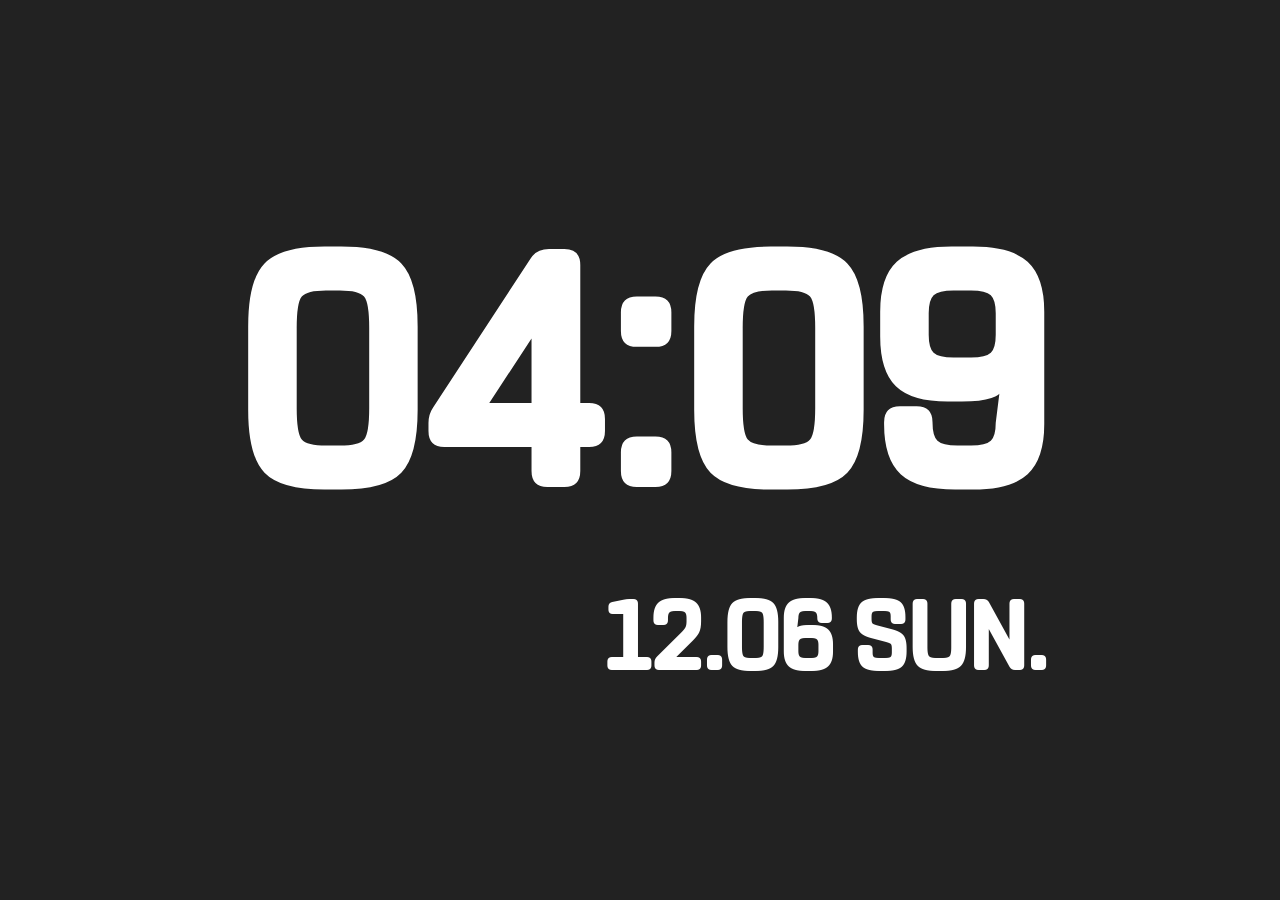
==== index.html @ cc588aad "Update index.html" ====
<!DOCTYPE html>
<html lang="en">
<head>
  <meta charset="UTF-8">
  <meta name="viewport" content="width=device-width, initial-scale=1.0">
  <title>GXP</title>
  <style>
    @font-face {
      font-family: 'RohnRounded';
      src: url('RohnRounded-Medium.ttf') format('truetype');
    }

    body {
      display: flex;
      flex-direction: column;
      justify-content: center;
      align-items: center;
      height: 100vh;
      margin: 0;
      font-family: 'RohnRounded'; /* Use the custom font */
      background-color: #222222;
      color: #ffffff;
    }

    #time-block {
      text-align: right; /* Align text to the right */
    }

    #time {
      font-size: 20rem;
      font-weight: bold;
      margin: 0;
    }

    #subtitle {
      font-size: 6rem; /* Increase font size */
      font-weight: bold;
    }
  </style>
</head>
<body>
  <div id="time-block">
    <div id="time"></div>
    <div id="subtitle" id="date-day"></div>
  </div>

  <script>
    function updateTime() {
      const now = new Date();

      // Time
      const hours = String(now.getHours()).padStart(2, '0');
      const minutes = String(now.getMinutes()).padStart(2, '0');
      document.getElementById('time').textContent = `${hours}:${minutes}`;

      // Date (without year)
      const month = String(now.getMonth() + 1).padStart(2, '0'); // Months are 0-based
      const date = String(now.getDate()).padStart(2, '0');
      const day = ['SUN.', 'MON.', 'TUE.', 'WED.', 'THU.', 'FRI.', 'SAT.'][now.getDay()];
      
      document.getElementById('subtitle').textContent = `${month}.${date} ${day}`; // Display month and day only
    }

    // Update the time and subtitle every second
    setInterval(updateTime, 1000);

    // Initialize immediately
    updateTime();
  </script>
</body>
</html>
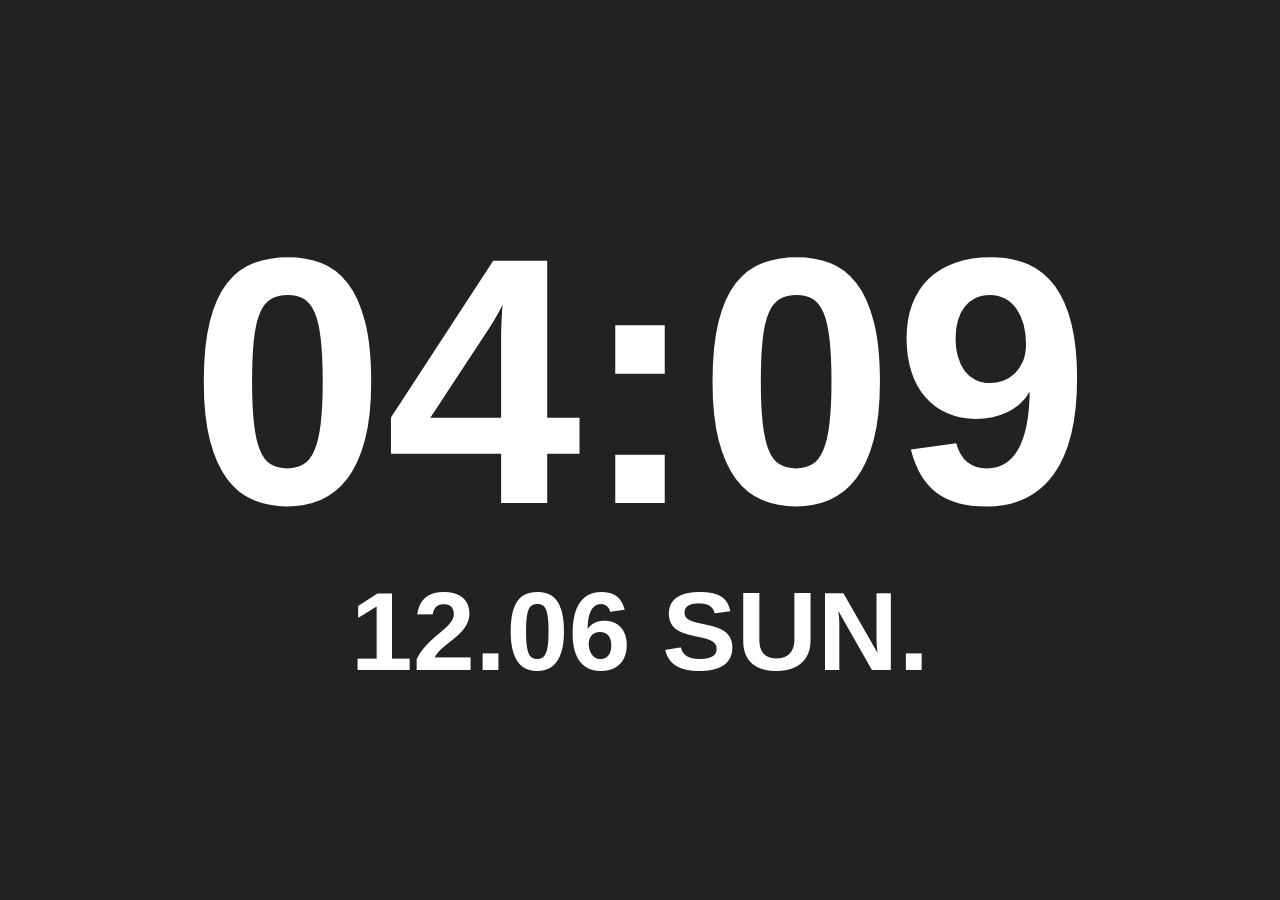
==== commit 2d2ae80c: "Update index.html" ====
--- a/index.html
+++ b/index.html
@@ -5,11 +5,6 @@
   <meta name="viewport" content="width=device-width, initial-scale=1.0">
   <title>GXP</title>
   <style>
-    @font-face {
-      font-family: 'RohnRounded';
-      src: url('RohnRounded-Medium.ttf') format('truetype');
-    }
-
     body {
       display: flex;
       flex-direction: column;
@@ -17,31 +12,56 @@
       align-items: center;
       height: 100vh;
       margin: 0;
-      font-family: 'RohnRounded'; /* Use the custom font */
+      padding: 10px; /* Small padding for slight spacing */
+      font-family: RohnRounded-Medium, Arial, sans-serif;
       background-color: #222222;
       color: #ffffff;
+      box-sizing: border-box; /* Include padding in total dimensions */
     }
 
     #time-block {
-      text-align: right; /* Align text to the right */
+      text-align: center; /* Center-align content */
     }
 
     #time {
-      font-size: 20rem;
+      font-size: 22rem; /* Maximize font size for large display */
       font-weight: bold;
       margin: 0;
+      line-height: 1; /* Reduce line height for tighter spacing */
     }
 
     #subtitle {
-      font-size: 6rem; /* Increase font size */
+      font-size: 7rem; /* Increase subtitle font size */
       font-weight: bold;
+      margin-top: 10px; /* Slight space between time and subtitle */
+    }
+
+    /* Responsiveness for smaller screens */
+    @media (max-width: 768px) {
+      #time {
+        font-size: 12rem; /* Scale down font for smaller devices */
+      }
+
+      #subtitle {
+        font-size: 4rem;
+      }
+    }
+
+    @media (max-width: 480px) {
+      #time {
+        font-size: 8rem; /* Further reduce font size for very small screens */
+      }
+
+      #subtitle {
+        font-size: 3rem;
+      }
     }
   </style>
 </head>
 <body>
   <div id="time-block">
     <div id="time"></div>
-    <div id="subtitle" id="date-day"></div>
+    <div id="subtitle"></div>
   </div>
 
   <script>
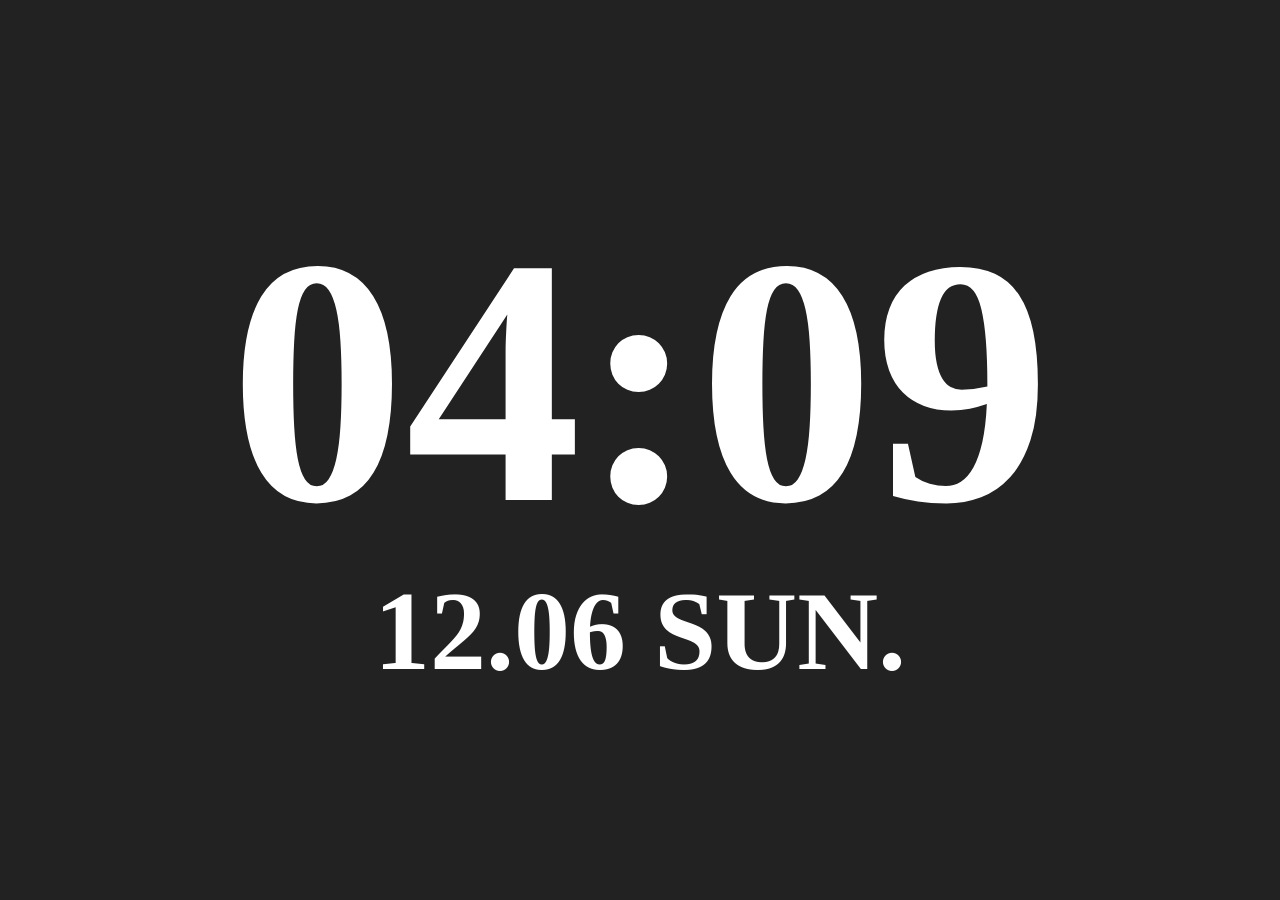
==== commit 5d14600d: "Update index.html" ====
--- a/index.html
+++ b/index.html
@@ -13,7 +13,7 @@
       height: 100vh;
       margin: 0;
       padding: 10px; /* Small padding for slight spacing */
-      font-family: RohnRounded-Medium, Arial, sans-serif;
+      font-family: RohnRounded-Medium;
       background-color: #222222;
       color: #ffffff;
       box-sizing: border-box; /* Include padding in total dimensions */
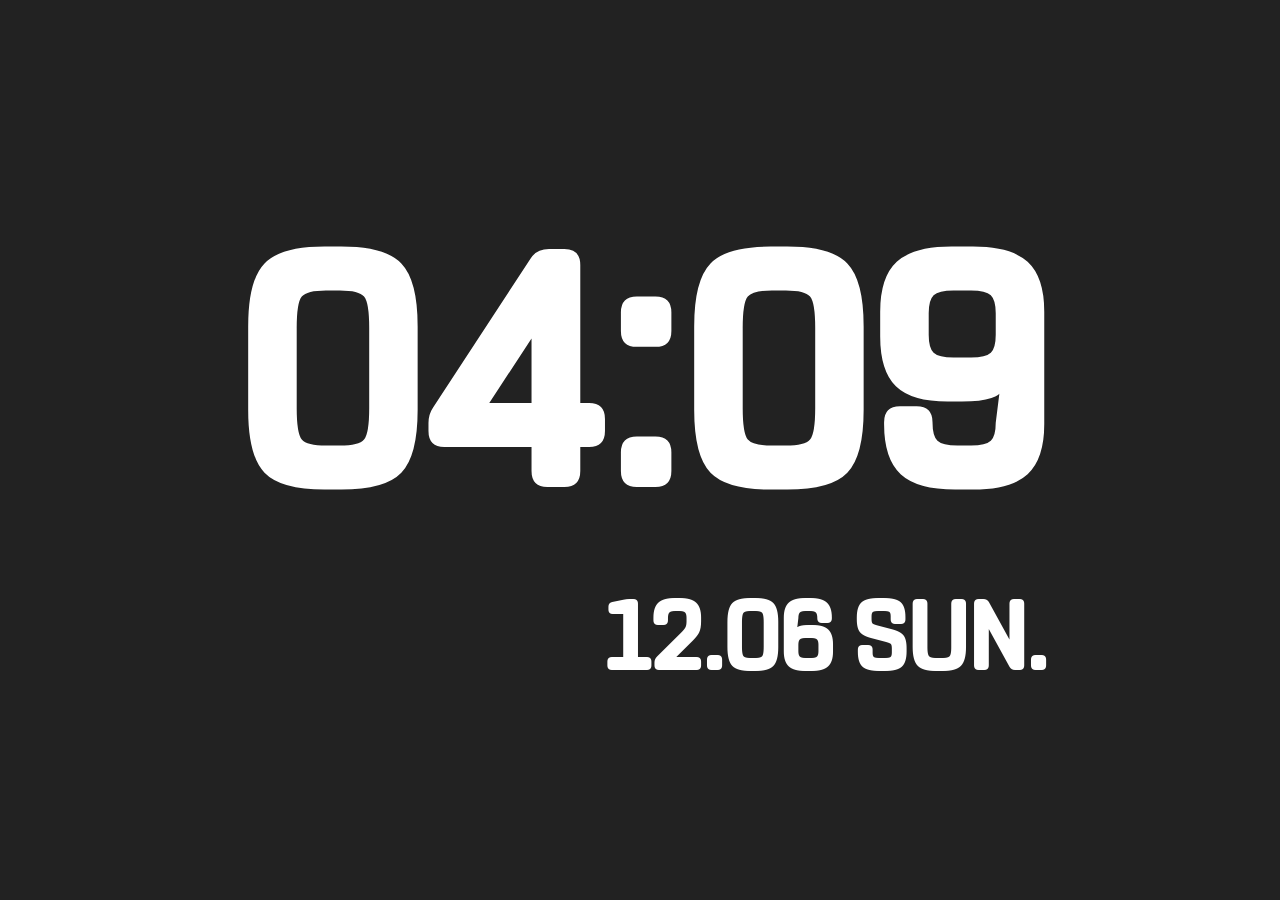
==== commit c1fcb454: "Update index.html" ====
--- a/index.html
+++ b/index.html
@@ -5,6 +5,11 @@
   <meta name="viewport" content="width=device-width, initial-scale=1.0">
   <title>GXP</title>
   <style>
+    @font-face {
+      font-family: 'RohnRounded';
+      src: url('RohnRounded-Medium.ttf') format('truetype');
+    }
+
     body {
       display: flex;
       flex-direction: column;
@@ -12,56 +17,31 @@
       align-items: center;
       height: 100vh;
       margin: 0;
-      padding: 10px; /* Small padding for slight spacing */
-      font-family: RohnRounded-Medium;
+      font-family: 'RohnRounded', Arial, sans-serif; /* Use the custom font */
       background-color: #222222;
       color: #ffffff;
-      box-sizing: border-box; /* Include padding in total dimensions */
     }
 
     #time-block {
-      text-align: center; /* Center-align content */
+      text-align: right; /* Align text to the right */
     }
 
     #time {
-      font-size: 22rem; /* Maximize font size for large display */
+      font-size: 20rem;
       font-weight: bold;
       margin: 0;
-      line-height: 1; /* Reduce line height for tighter spacing */
     }
 
     #subtitle {
-      font-size: 7rem; /* Increase subtitle font size */
+      font-size: 6rem; /* Increase font size */
       font-weight: bold;
-      margin-top: 10px; /* Slight space between time and subtitle */
-    }
-
-    /* Responsiveness for smaller screens */
-    @media (max-width: 768px) {
-      #time {
-        font-size: 12rem; /* Scale down font for smaller devices */
-      }
-
-      #subtitle {
-        font-size: 4rem;
-      }
-    }
-
-    @media (max-width: 480px) {
-      #time {
-        font-size: 8rem; /* Further reduce font size for very small screens */
-      }
-
-      #subtitle {
-        font-size: 3rem;
-      }
     }
   </style>
 </head>
 <body>
   <div id="time-block">
     <div id="time"></div>
-    <div id="subtitle"></div>
+    <div id="subtitle" id="date-day"></div>
   </div>
 
   <script>
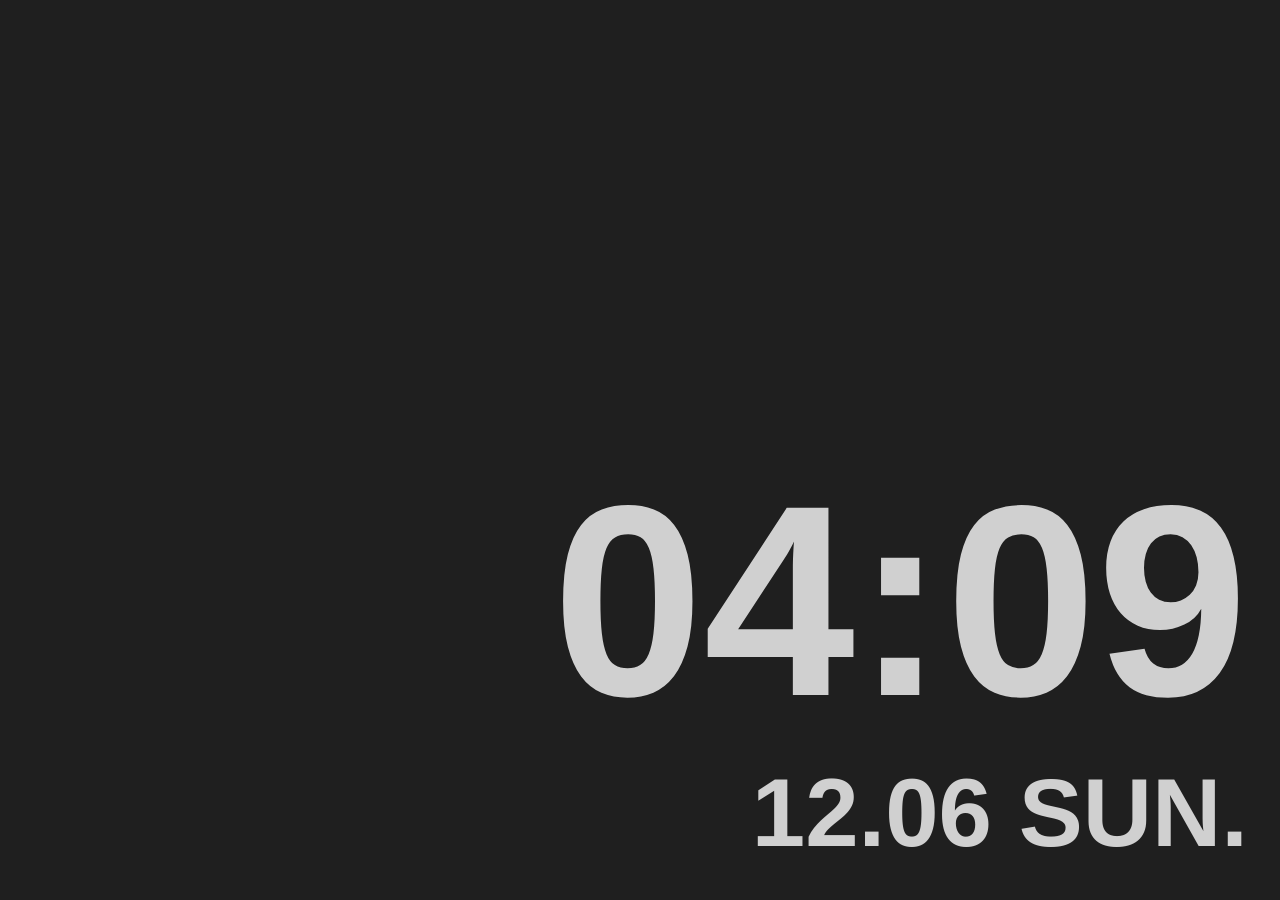
==== commit cf999813: "Update index.html" ====
--- a/index.html
+++ b/index.html
@@ -3,37 +3,32 @@
 <head>
   <meta charset="UTF-8">
   <meta name="viewport" content="width=device-width, initial-scale=1.0">
-  <title>GXP</title>
+  <title>GX Panel</title>
   <style>
-    @font-face {
-      font-family: 'RohnRounded';
-      src: url('RohnRounded-Medium.ttf') format('truetype');
-    }
-
     body {
       display: flex;
-      flex-direction: column;
-      justify-content: center;
-      align-items: center;
+      justify-content: flex-end; /* Align content to the right */
+      align-items: flex-end; /* Align content to the bottom */
       height: 100vh;
       margin: 0;
-      font-family: 'RohnRounded', Arial, sans-serif; /* Use the custom font */
-      background-color: #222222;
-      color: #ffffff;
+      font-family: RohnRounded-Medium, Arial, sans-serif;
+      background-color: #1f1f1f;
+      color: #d0d0d0;
     }
 
     #time-block {
-      text-align: right; /* Align text to the right */
+      text-align: right; /* Align text within the block to the right */
+      margin: 2rem; /* Add smaller spacing from the edges */
     }
 
     #time {
-      font-size: 20rem;
+      font-size: 17rem; /* Smaller font size for the time */
       font-weight: bold;
       margin: 0;
     }
 
     #subtitle {
-      font-size: 6rem; /* Increase font size */
+      font-size: 6rem; /* Smaller font size for the subtitle */
       font-weight: bold;
     }
   </style>
@@ -41,7 +36,7 @@
 <body>
   <div id="time-block">
     <div id="time"></div>
-    <div id="subtitle" id="date-day"></div>
+    <div id="subtitle"></div>
   </div>
 
   <script>
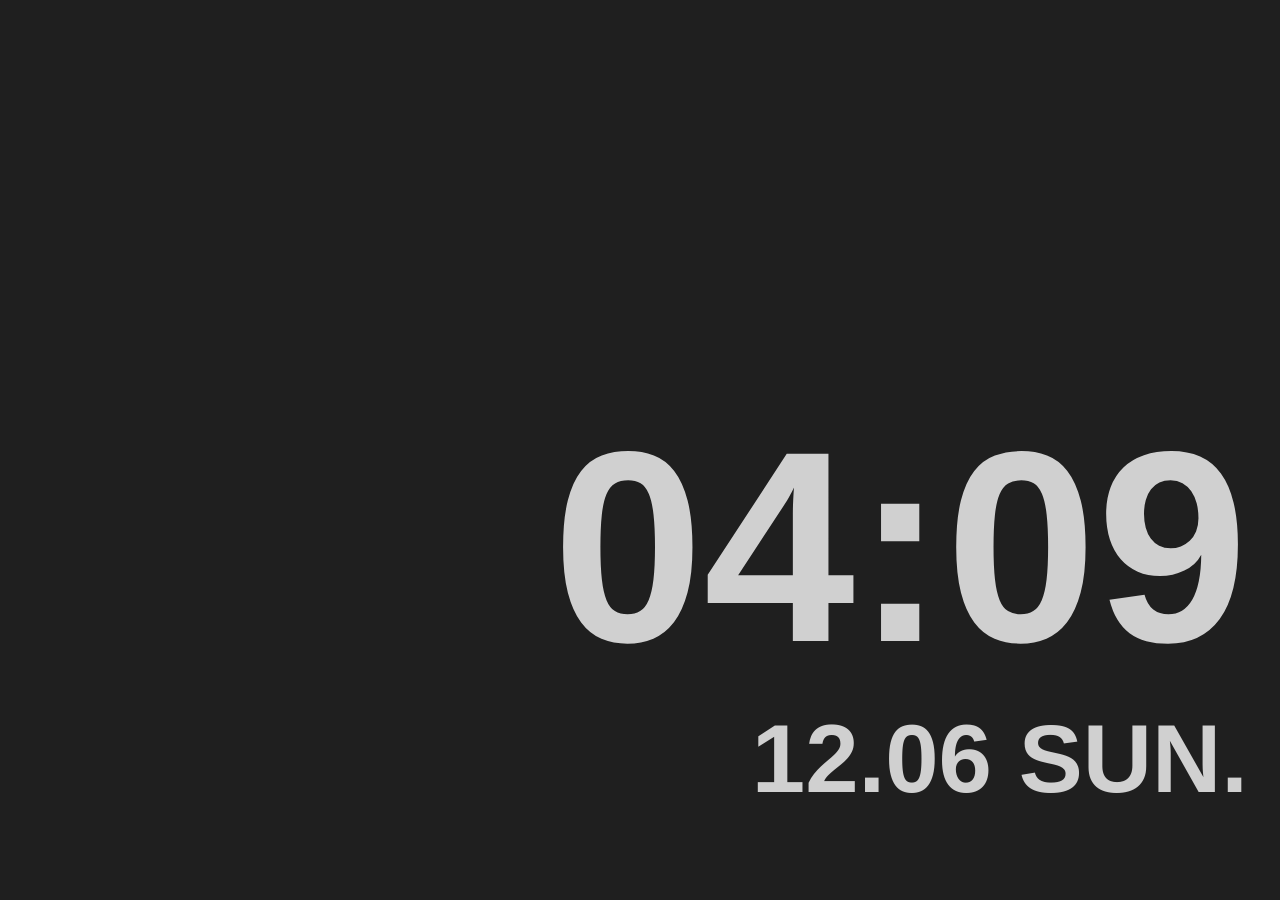
==== commit af039d43: "Update index.html" ====
--- a/index.html
+++ b/index.html
@@ -31,12 +31,18 @@
       font-size: 6rem; /* Smaller font size for the subtitle */
       font-weight: bold;
     }
+    
+    h1 {
+      font-size: 5rem; /* Increase font size for the header */
+      margin-top: 2rem;
+    }
   </style>
 </head>
 <body>
   <div id="time-block">
     <div id="time"></div>
     <div id="subtitle"></div>
+    <h1></h1>
   </div>
 
   <script>
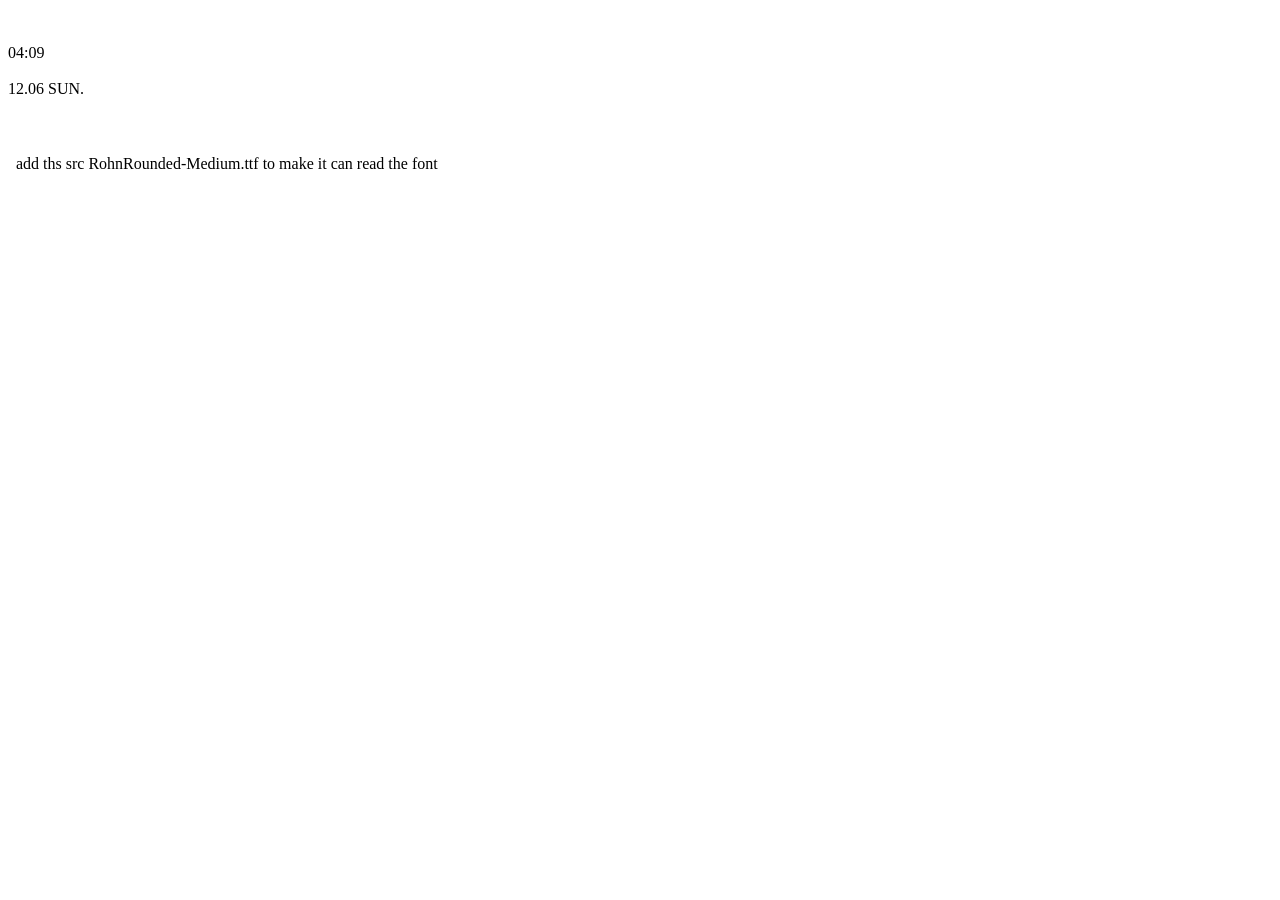
==== commit 0b2fc513: "Update index.html" ====
--- a/index.html
+++ b/index.html
@@ -1,72 +1,193 @@
 <!DOCTYPE html>
 <html lang="en">
 <head>
-  <meta charset="UTF-8">
-  <meta name="viewport" content="width=device-width, initial-scale=1.0">
-  <title>GX Panel</title>
-  <style>
-    body {
-      display: flex;
-      justify-content: flex-end; /* Align content to the right */
-      align-items: flex-end; /* Align content to the bottom */
-      height: 100vh;
-      margin: 0;
-      font-family: RohnRounded-Medium, Arial, sans-serif;
-      background-color: #1f1f1f;
-      color: #d0d0d0;
-    }
+  <meta charset="UTF-8">
+  <meta name="viewport" content="width=device-width, initial-scale=1.0">
+  <title>GX Panel</title>
+  <style>
+    body {
+      display: flex;
+      justify-content: flex-end; /* Align content to the right */
+      align-items: flex-end; /* Align content to the bottom */
+      height: 100vh;
+      margin: 0;
+      font-family: RohnRounded-Medium, Arial, sans-serif;
+      background-color: #1f1f1f;
+      color: #d0d0d0;
+    }
 
-    #time-block {
-      text-align: right; /* Align text within the block to the right */
-      margin: 2rem; /* Add smaller spacing from the edges */
-    }
 
-    #time {
-      font-size: 17rem; /* Smaller font size for the time */
-      font-weight: bold;
-      margin: 0;
-    }
 
-    #subtitle {
-      font-size: 6rem; /* Smaller font size for the subtitle */
-      font-weight: bold;
-    }
-    
-    h1 {
-      font-size: 5rem; /* Increase font size for the header */
-      margin-top: 2rem;
-    }
-  </style>
+
+
+
+
+
+
+
+
+
+
+
+
+
+    #time-block {
+      text-align: right; /* Align text within the block to the right */
+      margin: 2rem; /* Add smaller spacing from the edges */
+    }
+
+
+
+
+
+
+
+
+
+
+
+
+
+
+
+
+    #time {
+      font-size: 17rem; /* Smaller font size for the time */
+      font-weight: bold;
+      margin: 0;
+    }
+
+
+
+
+
+
+
+
+
+
+
+
+
+
+
+
+    #subtitle {
+      font-size: 6rem; /* Smaller font size for the subtitle */
+      font-weight: bold;
+    }
+    
+    h1 {
+      font-size: 5rem; /* Increase font size for the header */
+      margin-top: 2rem;
+    }
+  </style>
 </head>
 <body>
-  <div id="time-block">
-    <div id="time"></div>
-    <div id="subtitle"></div>
-    <h1></h1>
-  </div>
+  <div id="time-block">
+    <div id="time"></div>
+    <div id="subtitle"></div>
+    <h1></h1>
+  </div>
 
-  <script>
-    function updateTime() {
-      const now = new Date();
 
-      // Time
-      const hours = String(now.getHours()).padStart(2, '0');
-      const minutes = String(now.getMinutes()).padStart(2, '0');
-      document.getElementById('time').textContent = `${hours}:${minutes}`;
 
-      // Date (without year)
-      const month = String(now.getMonth() + 1).padStart(2, '0'); // Months are 0-based
-      const date = String(now.getDate()).padStart(2, '0');
-      const day = ['SUN.', 'MON.', 'TUE.', 'WED.', 'THU.', 'FRI.', 'SAT.'][now.getDay()];
-      
-      document.getElementById('subtitle').textContent = `${month}.${date} ${day}`; // Display month and day only
-    }
 
-    // Update the time and subtitle every second
-    setInterval(updateTime, 1000);
 
-    // Initialize immediately
-    updateTime();
-  </script>
+
+
+
+
+
+
+
+
+
+
+
+  <script>
+    function updateTime() {
+      const now = new Date();
+
+
+
+
+
+
+
+
+
+
+
+
+
+
+
+
+      // Time
+      const hours = String(now.getHours()).padStart(2, '0');
+      const minutes = String(now.getMinutes()).padStart(2, '0');
+      document.getElementById('time').textContent = `${hours}:${minutes}`;
+
+
+
+
+
+
+
+
+
+
+
+
+
+
+
+
+      // Date (without year)
+      const month = String(now.getMonth() + 1).padStart(2, '0'); // Months are 0-based
+      const date = String(now.getDate()).padStart(2, '0');
+      const day = ['SUN.', 'MON.', 'TUE.', 'WED.', 'THU.', 'FRI.', 'SAT.'][now.getDay()];
+      
+      document.getElementById('subtitle').textContent = `${month}.${date} ${day}`; // Display month and day only
+    }
+
+
+
+
+
+
+
+
+
+
+
+
+
+
+
+
+    // Update the time and subtitle every second
+    setInterval(updateTime, 1000);
+
+
+
+
+
+
+
+
+
+
+
+
+
+
+
+
+    // Initialize immediately
+    updateTime();
+  </script>
 </body>
 </html>
+add ths src RohnRounded-Medium.ttf to make it can read the font
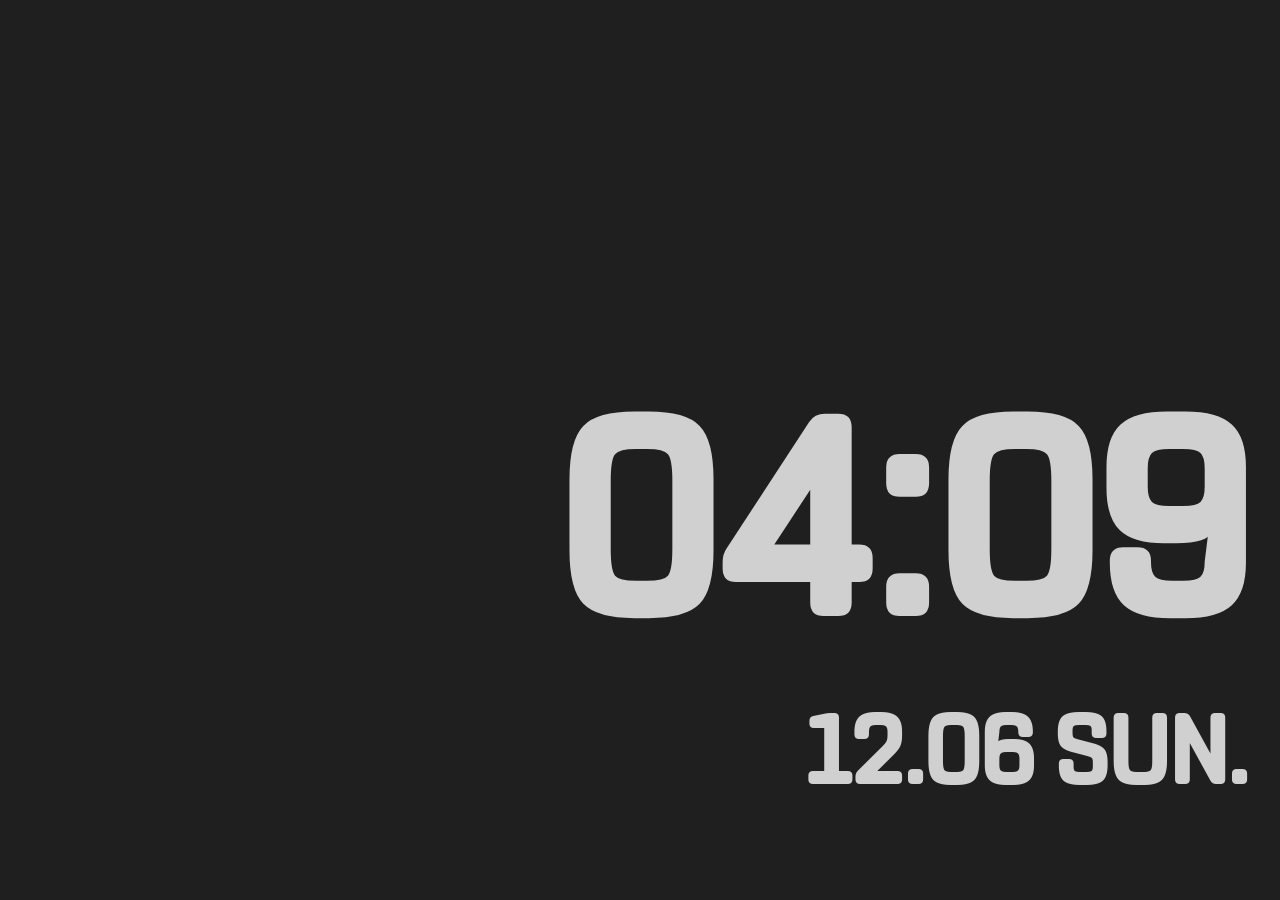
==== commit e5e06658: "Update index.html" ====
--- a/index.html
+++ b/index.html
@@ -1,193 +1,79 @@
 <!DOCTYPE html>
 <html lang="en">
 <head>
-  <meta charset="UTF-8">
-  <meta name="viewport" content="width=device-width, initial-scale=1.0">
-  <title>GX Panel</title>
-  <style>
-    body {
-      display: flex;
-      justify-content: flex-end; /* Align content to the right */
-      align-items: flex-end; /* Align content to the bottom */
-      height: 100vh;
-      margin: 0;
-      font-family: RohnRounded-Medium, Arial, sans-serif;
-      background-color: #1f1f1f;
-      color: #d0d0d0;
-    }
+  <meta charset="UTF-8">
+  <meta name="viewport" content="width=device-width, initial-scale=1.0">
+  <title>GX Panel</title>
+  <style>
+    @font-face {
+      font-family: 'RohnRounded';
+      src: url('RohnRounded-Medium.ttf') format('truetype');
+      font-weight: normal;
+      font-style: normal;
+    }
 
+    body {
+      display: flex;
+      justify-content: flex-end; /* Align content to the right */
+      align-items: flex-end; /* Align content to the bottom */
+      height: 100vh;
+      margin: 0;
+      font-family: 'RohnRounded', Arial, sans-serif; /* Use the custom font */
+      background-color: #1f1f1f;
+      color: #d0d0d0;
+    }
 
+    #time-block {
+      text-align: right; /* Align text within the block to the right */
+      margin: 2rem; /* Add smaller spacing from the edges */
+    }
 
+    #time {
+      font-size: 17rem; /* Smaller font size for the time */
+      font-weight: bold;
+      margin: 0;
+    }
 
-
-
-
-
-
-
-
-
-
-
-
-
-    #time-block {
-      text-align: right; /* Align text within the block to the right */
-      margin: 2rem; /* Add smaller spacing from the edges */
-    }
-
-
-
-
-
-
-
-
-
-
-
-
-
-
-
-
-    #time {
-      font-size: 17rem; /* Smaller font size for the time */
-      font-weight: bold;
-      margin: 0;
-    }
-
-
-
-
-
-
-
-
-
-
-
-
-
-
-
-
-    #subtitle {
-      font-size: 6rem; /* Smaller font size for the subtitle */
-      font-weight: bold;
-    }
-    
-    h1 {
-      font-size: 5rem; /* Increase font size for the header */
-      margin-top: 2rem;
-    }
-  </style>
+    #subtitle {
+      font-size: 6rem; /* Smaller font size for the subtitle */
+      font-weight: bold;
+    }
+    
+    h1 {
+      font-size: 5rem; /* Increase font size for the header */
+      margin-top: 2rem;
+    }
+  </style>
 </head>
 <body>
-  <div id="time-block">
-    <div id="time"></div>
-    <div id="subtitle"></div>
-    <h1></h1>
-  </div>
+  <div id="time-block">
+    <div id="time"></div>
+    <div id="subtitle"></div>
+    <h1></h1>
+  </div>
 
+  <script>
+    function updateTime() {
+      const now = new Date();
 
+      // Time
+      const hours = String(now.getHours()).padStart(2, '0');
+      const minutes = String(now.getMinutes()).padStart(2, '0');
+      document.getElementById('time').textContent = `${hours}:${minutes}`;
 
+      // Date (without year)
+      const month = String(now.getMonth() + 1).padStart(2, '0'); // Months are 0-based
+      const date = String(now.getDate()).padStart(2, '0');
+      const day = ['SUN.', 'MON.', 'TUE.', 'WED.', 'THU.', 'FRI.', 'SAT.'][now.getDay()];
+      
+      document.getElementById('subtitle').textContent = `${month}.${date} ${day}`; // Display month and day only
+    }
 
+    // Update the time and subtitle every second
+    setInterval(updateTime, 1000);
 
-
-
-
-
-
-
-
-
-
-
-
-  <script>
-    function updateTime() {
-      const now = new Date();
-
-
-
-
-
-
-
-
-
-
-
-
-
-
-
-
-      // Time
-      const hours = String(now.getHours()).padStart(2, '0');
-      const minutes = String(now.getMinutes()).padStart(2, '0');
-      document.getElementById('time').textContent = `${hours}:${minutes}`;
-
-
-
-
-
-
-
-
-
-
-
-
-
-
-
-
-      // Date (without year)
-      const month = String(now.getMonth() + 1).padStart(2, '0'); // Months are 0-based
-      const date = String(now.getDate()).padStart(2, '0');
-      const day = ['SUN.', 'MON.', 'TUE.', 'WED.', 'THU.', 'FRI.', 'SAT.'][now.getDay()];
-      
-      document.getElementById('subtitle').textContent = `${month}.${date} ${day}`; // Display month and day only
-    }
-
-
-
-
-
-
-
-
-
-
-
-
-
-
-
-
-    // Update the time and subtitle every second
-    setInterval(updateTime, 1000);
-
-
-
-
-
-
-
-
-
-
-
-
-
-
-
-
-    // Initialize immediately
-    updateTime();
-  </script>
+    // Initialize immediately
+    updateTime();
+  </script>
 </body>
 </html>
-add ths src RohnRounded-Medium.ttf to make it can read the font
